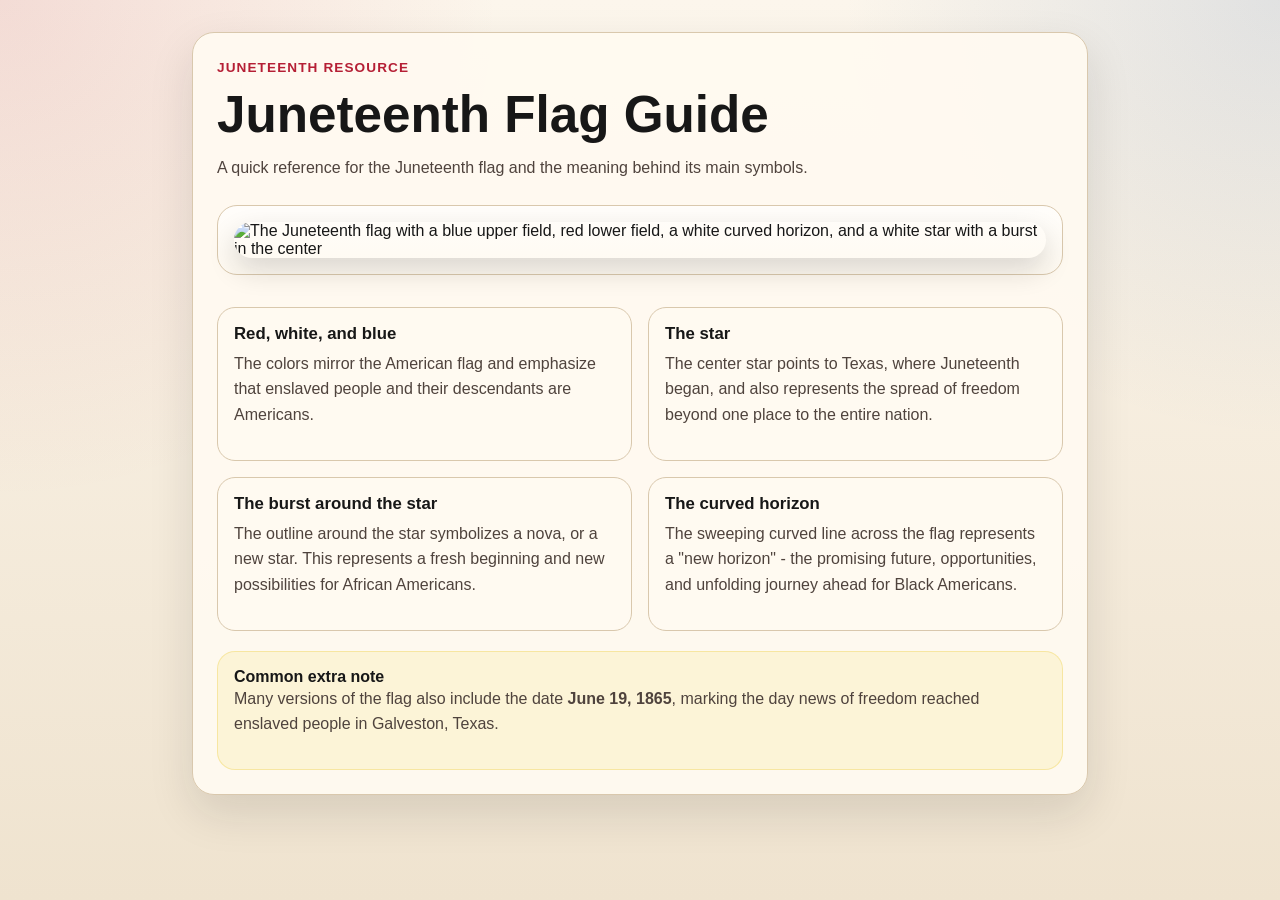
==== juneteenth-flag-guide.html @ c8c9a3f8 "Update Juneteenth activity hub resources" ====
<!doctype html>
<html lang="en">
  <head>
    <meta charset="UTF-8" />
    <meta name="viewport" content="width=device-width, initial-scale=1.0" />
    <title>Juneteenth Flag Guide</title>
    <style>
      :root {
        --cream: #f8f1e3;
        --panel: #fffaf1;
        --ink: #171717;
        --muted: #4f433d;
        --border: #d9c8ad;
        --red: #b51f35;
        --blue: #1f4f96;
        --gold: #f2d760;
        --shadow: 0 18px 45px rgba(23, 23, 23, 0.12);
        --radius: 22px;
      }

      * {
        box-sizing: border-box;
      }

      body {
        margin: 0;
        min-height: 100vh;
        font-family: "Avenir Next", "Segoe UI", sans-serif;
        color: var(--ink);
        background:
          radial-gradient(circle at top left, rgba(181, 31, 53, 0.12), transparent 32%),
          radial-gradient(circle at top right, rgba(31, 79, 150, 0.12), transparent 28%),
          linear-gradient(180deg, #fcf6ec 0%, #efe3cf 100%);
      }

      main {
        width: min(100%, 58rem);
        margin: 0 auto;
        padding: 2rem 1rem 3rem;
      }

      .panel {
        background: rgba(255, 250, 241, 0.96);
        border: 1px solid var(--border);
        border-radius: var(--radius);
        box-shadow: var(--shadow);
        padding: 1.5rem;
      }

      h1,
      h2 {
        margin: 0 0 0.75rem;
        line-height: 1.1;
      }

      h1 {
        font-size: clamp(2rem, 4vw, 3.2rem);
      }

      h2 {
        font-size: clamp(1.35rem, 2vw, 1.7rem);
      }

      p {
        margin: 0 0 1rem;
        color: var(--muted);
        line-height: 1.6;
      }

      .eyebrow {
        margin-bottom: 0.5rem;
        color: var(--red);
        font-size: 0.85rem;
        font-weight: 800;
        letter-spacing: 0.08em;
        text-transform: uppercase;
      }

      .flag-wrap {
        margin: 1.5rem 0 2rem;
        padding: 1rem;
        border-radius: 20px;
        background: linear-gradient(180deg, rgba(255, 255, 255, 0.7), rgba(255, 250, 241, 0.95));
        border: 1px solid var(--border);
      }

      .flag {
        width: 100%;
        height: auto;
        display: block;
        border-radius: 18px;
        overflow: hidden;
        box-shadow: 0 12px 28px rgba(23, 23, 23, 0.16);
      }

      .notes {
        display: grid;
        grid-template-columns: repeat(2, minmax(0, 1fr));
        gap: 1rem;
      }

      .note-card {
        padding: 1rem;
        border: 1px solid var(--border);
        border-radius: 18px;
        background: var(--panel);
      }

      .note-card strong {
        display: block;
        margin-bottom: 0.45rem;
        font-size: 1.05rem;
      }

      .footer-note {
        margin-top: 1.25rem;
        padding: 1rem;
        border-radius: 18px;
        background: rgba(242, 215, 96, 0.16);
        border: 1px solid rgba(242, 215, 96, 0.45);
      }

      @media (max-width: 720px) {
        .notes {
          grid-template-columns: 1fr;
        }

        main {
          padding: 1rem 0.75rem 2rem;
        }

        .panel {
          padding: 1.1rem;
        }
      }
    </style>
  </head>
  <body>
    <main>
      <section class="panel">
        <p class="eyebrow">Juneteenth Resource</p>
        <h1>Juneteenth Flag Guide</h1>
        <p>
          A quick reference for the Juneteenth flag and the meaning behind its
          main symbols.
        </p>

        <div class="flag-wrap">
          <img
            class="flag"
            src="https://upload.wikimedia.org/wikipedia/en/c/c1/Juneteenth_flag.svg"
            alt="The Juneteenth flag with a blue upper field, red lower field, a white curved horizon, and a white star with a burst in the center"
          />
        </div>

        <div class="notes">
          <article class="note-card">
            <strong>Red, white, and blue</strong>
            <p>
              The colors mirror the American flag and emphasize that enslaved
              people and their descendants are Americans.
            </p>
          </article>

          <article class="note-card">
            <strong>The star</strong>
            <p>
              The center star points to Texas, where Juneteenth began, and also
              represents the spread of freedom beyond one place to the entire
              nation.
            </p>
          </article>

          <article class="note-card">
            <strong>The burst around the star</strong>
            <p>
              The outline around the star symbolizes a nova, or a new star.
              This represents a fresh beginning and new possibilities for
              African Americans.
            </p>
          </article>

          <article class="note-card">
            <strong>The curved horizon</strong>
            <p>
              The sweeping curved line across the flag represents a "new
              horizon" - the promising future, opportunities, and unfolding
              journey ahead for Black Americans.
            </p>
          </article>
        </div>

        <div class="footer-note">
          <strong>Common extra note</strong>
          <p>
            Many versions of the flag also include the date <strong>June 19, 1865</strong>,
            marking the day news of freedom reached enslaved people in
            Galveston, Texas.
          </p>
        </div>
      </section>
    </main>
  </body>
</html>
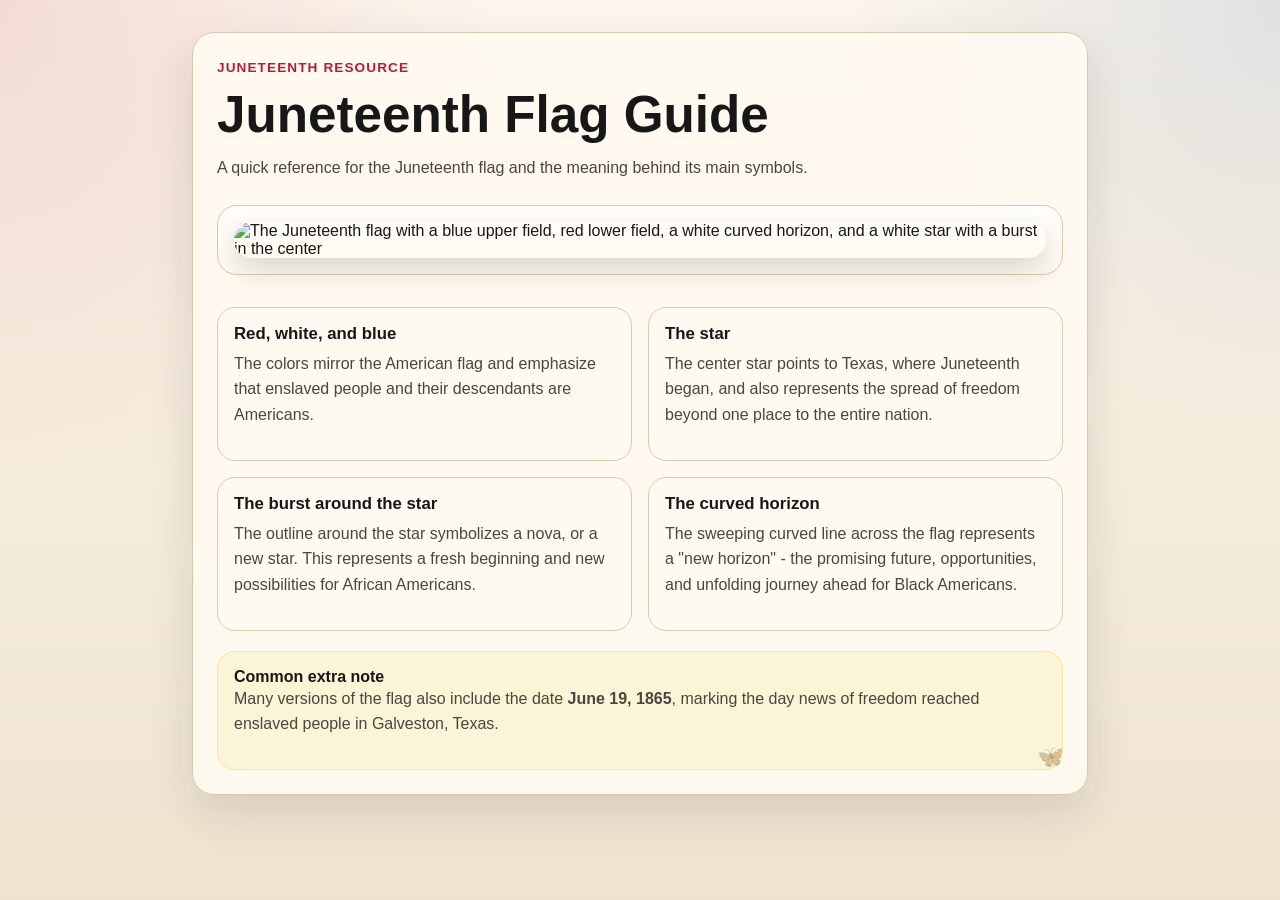
==== commit 5d122e86: "Add Juneteenth easter eggs and results actions" ====
--- a/juneteenth-flag-guide.html
+++ b/juneteenth-flag-guide.html
@@ -40,6 +40,7 @@
       }
 
       .panel {
+        position: relative;
         background: rgba(255, 250, 241, 0.96);
         border: 1px solid var(--border);
         border-radius: var(--radius);
@@ -118,6 +119,34 @@
         border-radius: 18px;
         background: rgba(242, 215, 96, 0.16);
         border: 1px solid rgba(242, 215, 96, 0.45);
+      }
+
+      .hidden-butterfly {
+        position: absolute;
+        right: 1.1rem;
+        bottom: 1.1rem;
+        width: 2.4rem;
+        height: 2.4rem;
+        border: 0;
+        border-radius: 999px;
+        background: transparent;
+        color: rgba(31, 79, 150, 0.4);
+        font-size: 1.35rem;
+        cursor: pointer;
+      }
+
+      .hidden-butterfly:hover,
+      .hidden-butterfly:focus-visible {
+        color: var(--blue);
+        outline: none;
+      }
+
+      .joy-note {
+        margin-top: 1rem;
+        padding: 0.9rem 1rem;
+        border-radius: 16px;
+        border: 1px solid rgba(31, 79, 150, 0.18);
+        background: rgba(255, 250, 241, 0.92);
       }
 
       @media (max-width: 720px) {
@@ -198,7 +227,29 @@
             Galveston, Texas.
           </p>
         </div>
+
+        <button
+          id="hidden-butterfly"
+          class="hidden-butterfly"
+          type="button"
+          aria-label="Hidden butterfly"
+        >
+          🦋
+        </button>
+
+        <div id="joy-note" class="joy-note" hidden>
+          <p>Joy Note: Be bold, and do good in the world! Happy Juneteenth!</p>
+        </div>
       </section>
     </main>
+    <script>
+      const butterflyButton = document.getElementById("hidden-butterfly");
+      const joyNote = document.getElementById("joy-note");
+
+      butterflyButton.addEventListener("click", () => {
+        joyNote.hidden = false;
+        butterflyButton.hidden = true;
+      });
+    </script>
   </body>
 </html>
